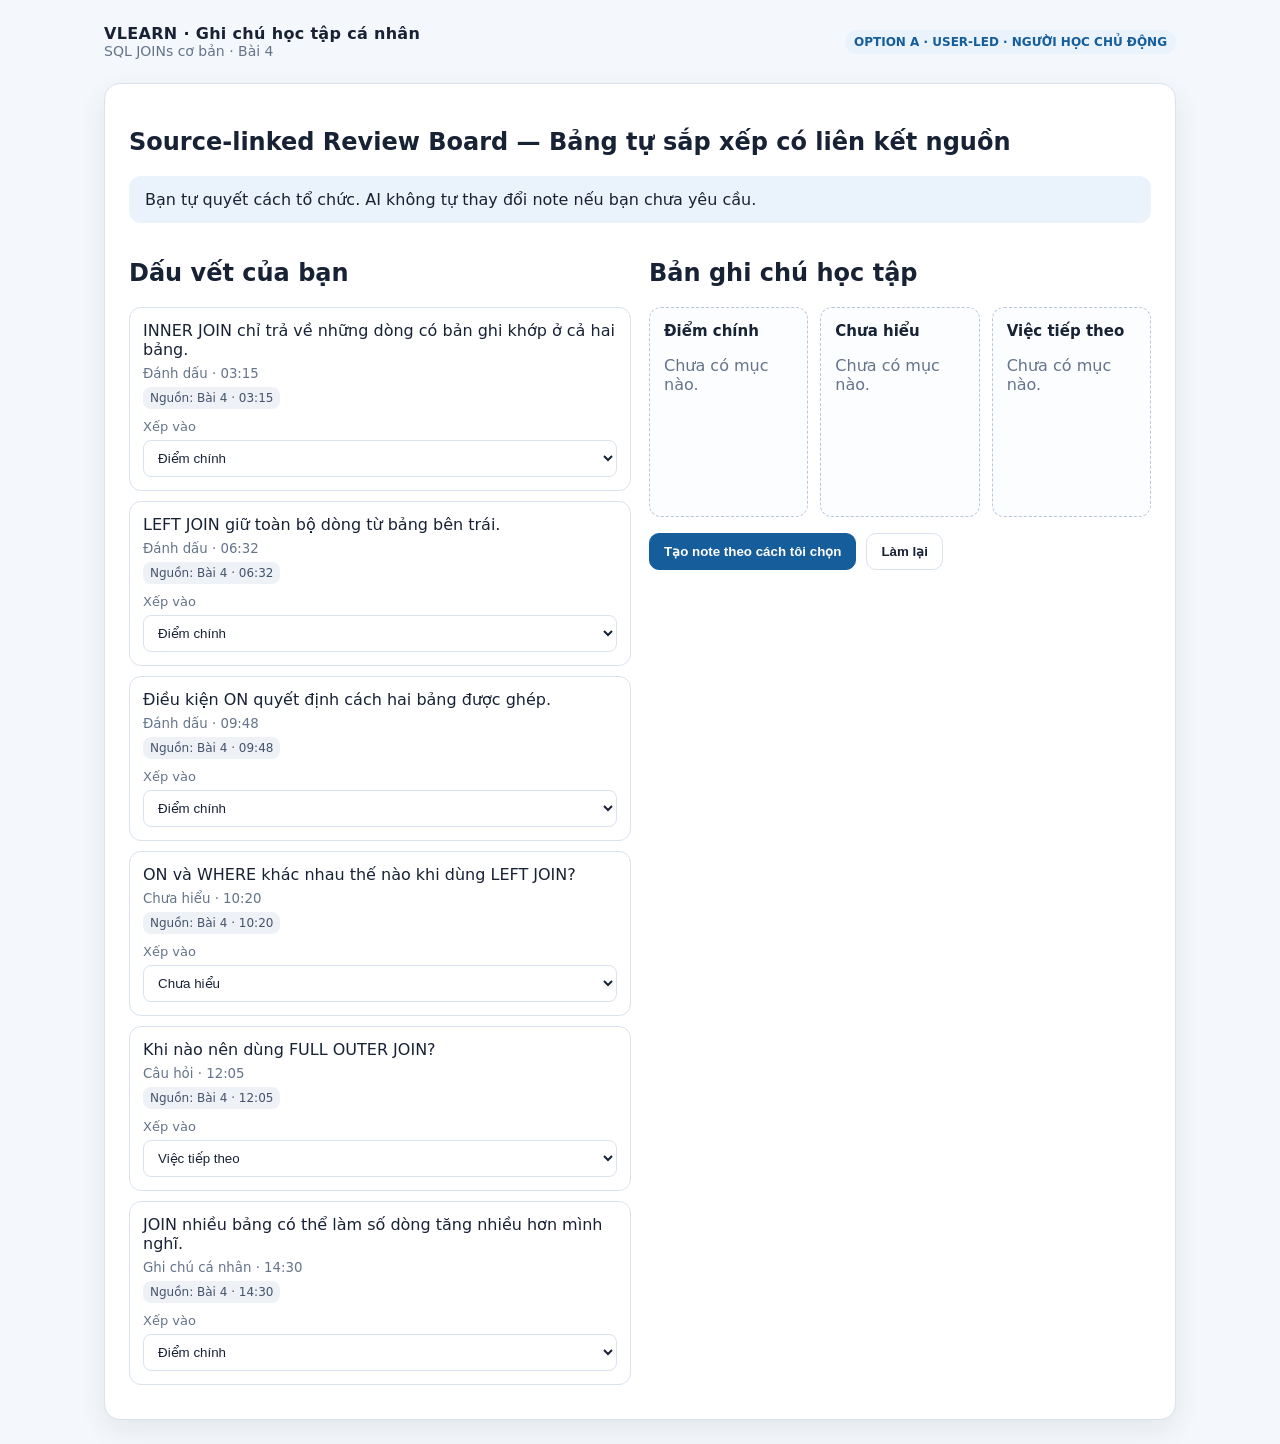
==== prototype/option-a.html @ 470db500 "feat(gate-4): build test-ready A B C prototypes" ====
<!doctype html>
<html lang="vi">

<head>

  <meta charset="utf-8">

  <meta
    name="viewport"
    content="width=device-width, initial-scale=1"
  >

  <title>
    Option A — Source-linked Review Board — Bảng tự sắp xếp có liên kết nguồn
  </title>

  <link
    rel="stylesheet"
    href="styles.css"
  >

</head>

<body>

<div class="shell">

  <div class="topbar">

    <div>

      <div class="brand">
        VLEARN · Ghi chú học tập cá nhân
      </div>

      <div class="lesson">
        SQL JOINs cơ bản · Bài 4
      </div>

    </div>

    <span class="badge">
      OPTION A · USER-LED · NGƯỜI HỌC CHỦ ĐỘNG
    </span>

  </div>

  <section class="panel">

    <h1>
      Source-linked Review Board — Bảng tự sắp xếp có liên kết nguồn
    </h1>

    <div class="notice">
      Bạn tự quyết cách tổ chức.
      AI không tự thay đổi note nếu bạn chưa yêu cầu.
    </div>

    <div
      id="a-raw"
      class="two-col"
    >

      <div>

        <h2>Dấu vết của bạn</h2>

        <div class="trace">
          INNER JOIN chỉ trả về những dòng có bản ghi
          khớp ở cả hai bảng.

          <small>
            Đánh dấu · 03:15
          </small>

          <span class="source">
            Nguồn: Bài 4 · 03:15
          </span>

          <label class="classify-control">
            Xếp vào
            <select class="a-classification" data-content="INNER JOIN chỉ trả về những dòng có bản ghi khớp ở cả hai bảng." data-source="03:15">
              <option value="main" selected>Điểm chính</option>
              <option value="unclear">Chưa hiểu</option>
              <option value="next">Việc tiếp theo</option>
              <option value="ignore">Không đưa vào ghi chú</option>
            </select>
          </label>
        </div>

        <div class="trace">
          LEFT JOIN giữ toàn bộ dòng từ bảng bên trái.

          <small>
            Đánh dấu · 06:32
          </small>

          <span class="source">
            Nguồn: Bài 4 · 06:32
          </span>

          <label class="classify-control">
            Xếp vào
            <select class="a-classification" data-content="LEFT JOIN giữ toàn bộ dòng từ bảng bên trái." data-source="06:32">
              <option value="main" selected>Điểm chính</option>
              <option value="unclear">Chưa hiểu</option>
              <option value="next">Việc tiếp theo</option>
              <option value="ignore">Không đưa vào ghi chú</option>
            </select>
          </label>
        </div>

        <div class="trace">
          Điều kiện ON quyết định cách hai bảng được ghép.

          <small>
            Đánh dấu · 09:48
          </small>

          <span class="source">
            Nguồn: Bài 4 · 09:48
          </span>

          <label class="classify-control">
            Xếp vào
            <select class="a-classification" data-content="Điều kiện ON quyết định cách hai bảng được ghép." data-source="09:48">
              <option value="main" selected>Điểm chính</option>
              <option value="unclear">Chưa hiểu</option>
              <option value="next">Việc tiếp theo</option>
              <option value="ignore">Không đưa vào ghi chú</option>
            </select>
          </label>
        </div>

        <div class="trace">
          ON và WHERE khác nhau thế nào khi dùng LEFT JOIN?

          <small>
            Chưa hiểu · 10:20
          </small>

          <span class="source">
            Nguồn: Bài 4 · 10:20
          </span>

          <label class="classify-control">
            Xếp vào
            <select class="a-classification" data-content="ON và WHERE khác nhau thế nào khi dùng LEFT JOIN?" data-source="10:20">
              <option value="main">Điểm chính</option>
              <option value="unclear" selected>Chưa hiểu</option>
              <option value="next">Việc tiếp theo</option>
              <option value="ignore">Không đưa vào ghi chú</option>
            </select>
          </label>
        </div>

        <div class="trace">
          Khi nào nên dùng FULL OUTER JOIN?

          <small>
            Câu hỏi · 12:05
          </small>

          <span class="source">
            Nguồn: Bài 4 · 12:05
          </span>

          <label class="classify-control">
            Xếp vào
            <select class="a-classification" data-content="Khi nào nên dùng FULL OUTER JOIN?" data-source="12:05">
              <option value="main">Điểm chính</option>
              <option value="unclear">Chưa hiểu</option>
              <option value="next" selected>Việc tiếp theo</option>
              <option value="ignore">Không đưa vào ghi chú</option>
            </select>
          </label>
        </div>

        <div class="trace">
          JOIN nhiều bảng có thể làm số dòng tăng
          nhiều hơn mình nghĩ.

          <small>
            Ghi chú cá nhân · 14:30
          </small>

          <span class="source">
            Nguồn: Bài 4 · 14:30
          </span>

          <label class="classify-control">
            Xếp vào
            <select class="a-classification" data-content="JOIN nhiều bảng có thể làm số dòng tăng nhiều hơn mình nghĩ." data-source="14:30">
              <option value="main" selected>Điểm chính</option>
              <option value="unclear">Chưa hiểu</option>
              <option value="next">Việc tiếp theo</option>
              <option value="ignore">Không đưa vào ghi chú</option>
            </select>
          </label>
        </div>

      </div>

      <div>

        <h2>Bản ghi chú học tập</h2>

        <div class="columns">

          <div class="bucket">
            <h3>Điểm chính</h3>
            <p class="muted">Chưa có mục nào.</p>
          </div>

          <div class="bucket">
            <h3>Chưa hiểu</h3>
            <p class="muted">Chưa có mục nào.</p>
          </div>

          <div class="bucket">
            <h3>Việc tiếp theo</h3>
            <p class="muted">Chưa có mục nào.</p>
          </div>

        </div>

        <div class="actions">

          <button
            class="btn"
            onclick="optionAOrganize()"
          >
            Tạo note theo cách tôi chọn
          </button>

          <button
            class="btn ghost"
            onclick="resetPage()"
          >
            Làm lại
          </button>

        </div>

      </div>

    </div>

    <div
      id="a-organized"
      class="hidden"
    >

      <h2>
        Bản ghi chú học tập của bạn
      </h2>

      <div class="columns">

        <div id="a-main-result" class="bucket">

          <h3>Điểm chính</h3>

        </div>

        <div id="a-unclear-result" class="bucket">

          <h3>Chưa hiểu</h3>

        </div>

        <div
          id="a-next-result"
          class="bucket"
        >

          <h3>Việc tiếp theo</h3>

        </div>

      </div>

      <div class="actions">

        <button
          class="btn secondary"
          onclick="optionASuggest()"
        >
          Yêu cầu AI gợi ý thêm
        </button>

        <button class="btn" onclick="show('a-saved')">
          Lưu
        </button>

        <button
          class="btn ghost"
          onclick="resetPage()"
        >
          Làm lại từ đầu
        </button>

        <a
          class="btn ghost"
          href="index.html"
        >
          Về A/B/C
        </a>

      </div>

      <div
        id="a-suggestion"
        class="card warning hidden"
        style="padding:16px; margin-top:16px"
      >

        <strong>
          Gợi ý AI theo yêu cầu của bạn
        </strong>

        <p>
          Bạn có câu hỏi
          “Khi nào nên dùng FULL OUTER JOIN?”.
          Thêm vào mục “Việc tiếp theo”?
        </p>

        <div class="actions">

          <button
            class="btn"
            onclick="optionAAddSuggestion()"
          >
            Thêm
          </button>

          <button
            class="btn ghost"
            onclick="hide('a-suggestion')"
          >
            Bỏ qua
          </button>

        </div>

      </div>

      <div id="a-saved" class="notice success hidden" role="status">
        Bản ghi chú đã được lưu. Bạn có thể chọn “Làm lại từ đầu” để quay về các dấu vết ban đầu.
      </div>

    </div>

  </section>

</div>

<script src="app.js"></script>

</body>

</html>
---- prototype/styles.css ----
:root {
  --bg: #f4f7fb;
  --surface: #ffffff;
  --text: #182235;
  --muted: #64748b;
  --border: #d9e2ef;

  --primary: #165d9c;
  --primary-soft: #eaf3fb;

  --warning-bg: #fff7dc;
  --warning-border: #e2b73c;

  --danger-bg: #fff1f1;
  --success-bg: #eef9f2;

  --shadow: 0 10px 28px rgba(24, 34, 53, 0.08);
}

* {
  box-sizing: border-box;
}

body {
  margin: 0;

  font-family:
    Inter,
    ui-sans-serif,
    system-ui,
    -apple-system,
    BlinkMacSystemFont,
    "Segoe UI",
    sans-serif;

  background: var(--bg);
  color: var(--text);
}

a {
  color: var(--primary);
}

.shell {
  max-width: 1120px;
  margin: 0 auto;
  padding: 24px;
}

.topbar {
  display: flex;
  align-items: center;
  justify-content: space-between;

  gap: 16px;
  margin-bottom: 24px;
}

.brand {
  font-weight: 800;
  letter-spacing: 0.02em;
}

.lesson {
  color: var(--muted);
  font-size: 14px;
}

.panel,
.card {
  background: var(--surface);
  border: 1px solid var(--border);
  border-radius: 16px;
  box-shadow: var(--shadow);
}

.panel {
  padding: 24px;
}

.grid {
  display: grid;
  grid-template-columns: repeat(3, 1fr);
  gap: 16px;
}

.two-col {
  display: grid;
  grid-template-columns: 1fr 1fr;
  gap: 18px;
}

.option-card {
  padding: 20px;
  min-height: 250px;

  display: flex;
  flex-direction: column;
}

.option-card h2 {
  margin-top: 0;
}

.option-card p {
  color: var(--muted);
  line-height: 1.55;
}

.option-card .spacer {
  flex: 1;
}

.badge {
  display: inline-flex;
  width: fit-content;

  padding: 5px 9px;
  border-radius: 999px;

  background: var(--primary-soft);
  color: var(--primary);

  font-size: 12px;
  font-weight: 700;
}

.warning {
  background: var(--warning-bg);
  border: 1px solid var(--warning-border);
}

.danger {
  background: var(--danger-bg);
}

.success {
  background: var(--success-bg);
}

.btn {
  appearance: none;

  border: 1px solid var(--primary);
  background: var(--primary);
  color: white;

  border-radius: 10px;

  padding: 10px 14px;

  font-weight: 700;
  cursor: pointer;

  text-decoration: none;

  display: inline-flex;
  align-items: center;
  justify-content: center;

  gap: 8px;
}

.btn.secondary {
  background: white;
  color: var(--primary);
}

.btn.ghost {
  background: transparent;
  color: var(--text);
  border-color: var(--border);
}

.btn.danger-btn {
  background: white;
  color: #a52929;
  border-color: #e9bbbb;
}

.actions {
  display: flex;
  flex-wrap: wrap;

  gap: 10px;

  margin-top: 16px;
}

.trace,
.note-item {
  border: 1px solid var(--border);
  border-radius: 12px;

  padding: 13px;
  margin-bottom: 10px;

  background: white;
}

.trace small,
.note-item small {
  color: var(--muted);
  display: block;
  margin-top: 7px;
}

.columns {
  display: grid;
  grid-template-columns: repeat(3, 1fr);
  gap: 12px;
}

.bucket {
  min-height: 210px;

  padding: 14px;

  background: #fbfdff;

  border: 1px dashed #b8c8dc;
  border-radius: 12px;
}

.bucket h3 {
  margin-top: 0;
  font-size: 15px;
}

.list-reset {
  list-style: none;
  padding: 0;
  margin: 0;
}

.muted {
  color: var(--muted);
}

.notice {
  padding: 14px 16px;

  border-radius: 12px;

  margin-bottom: 16px;

  background: var(--primary-soft);
}

.source {
  display: inline-flex;

  margin-top: 6px;
  padding: 4px 7px;

  border-radius: 8px;

  background: #eef2f7;
  color: #44536b;

  font-size: 12px;
}

.hidden {
  display: none !important;
}

.radio-list label {
  display: block;
  padding: 8px 0;
}

.classify-control {
  display: grid;
  gap: 6px;
  margin-top: 10px;
  color: var(--muted);
  font-size: 13px;
}

select {
  width: 100%;
  padding: 9px 10px;
  border: 1px solid var(--border);
  border-radius: 8px;
  background: white;
  color: var(--text);
}

[contenteditable="true"] {
  outline: 1px dashed #93a9c3;
  outline-offset: 3px;
}

footer {
  margin-top: 30px;

  color: var(--muted);
  font-size: 13px;
}

@media (max-width: 820px) {

  .grid,
  .two-col,
  .columns {
    grid-template-columns: 1fr;
  }

}
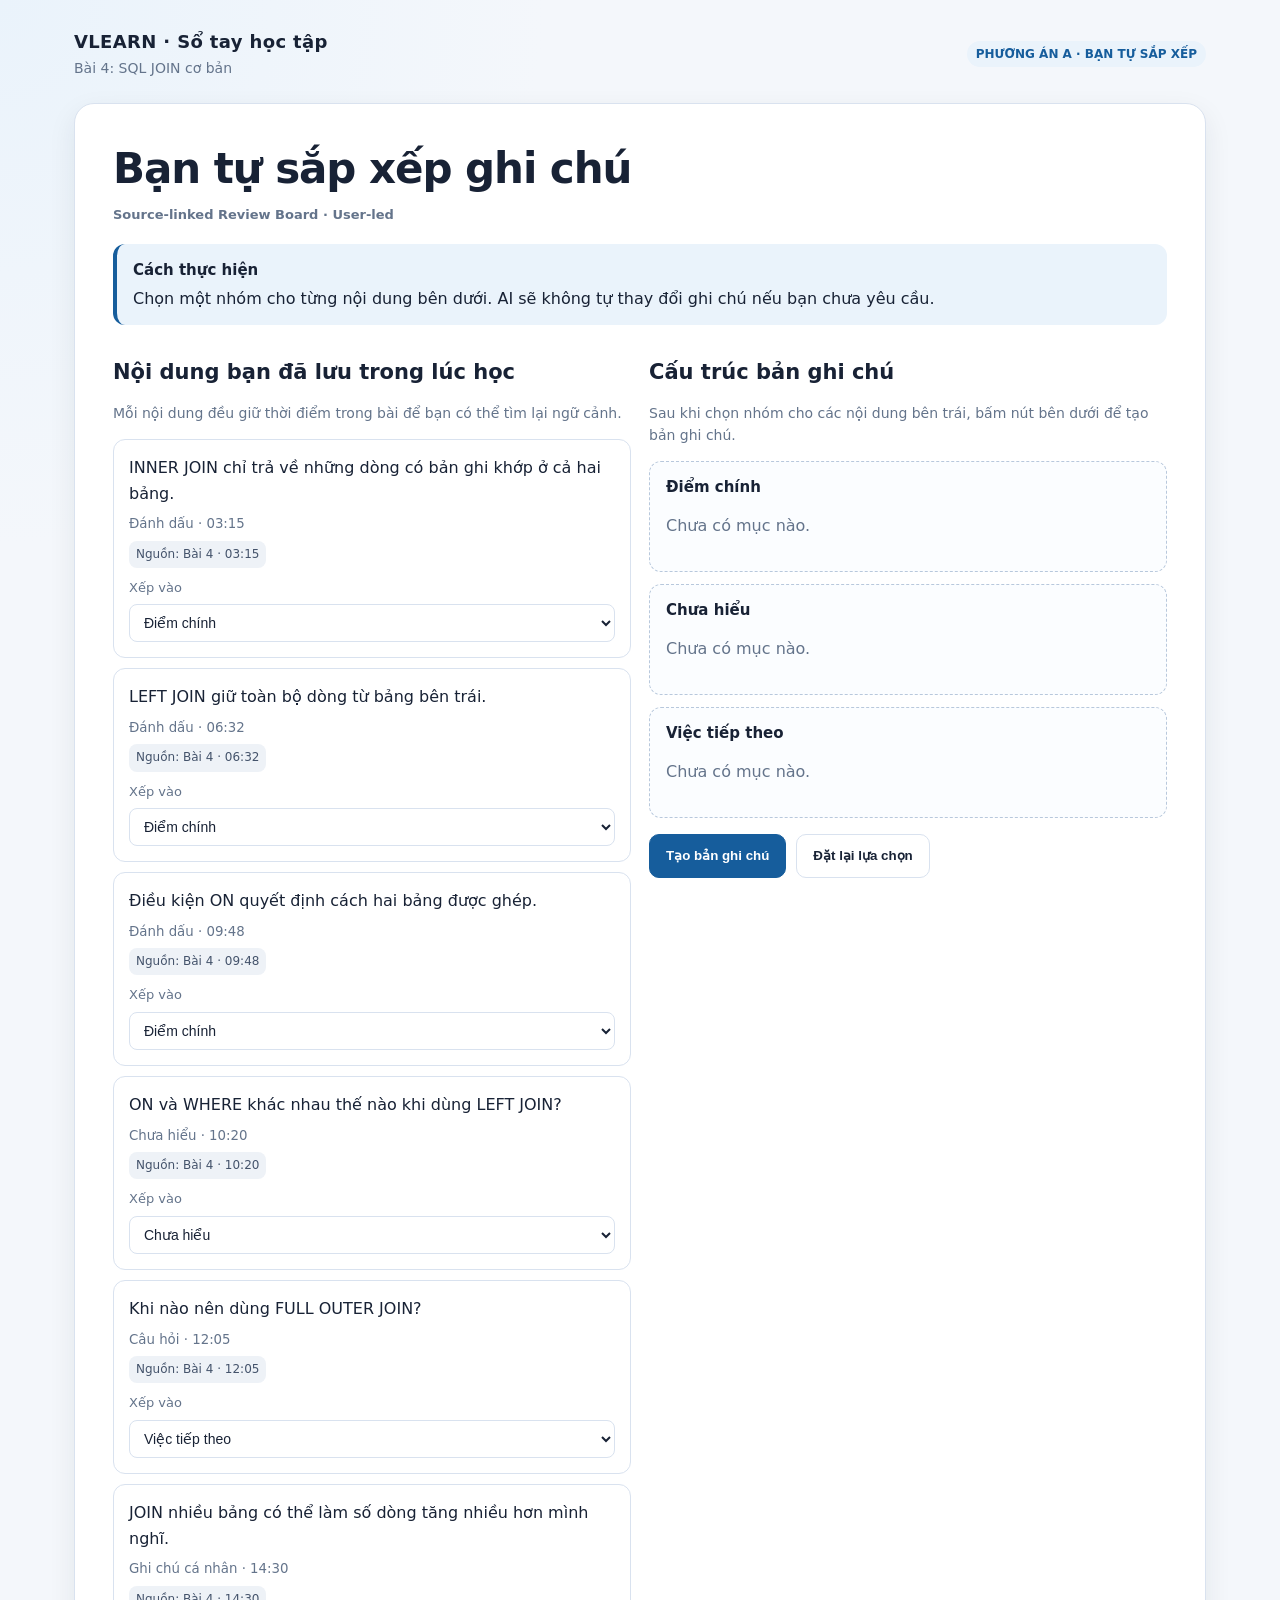
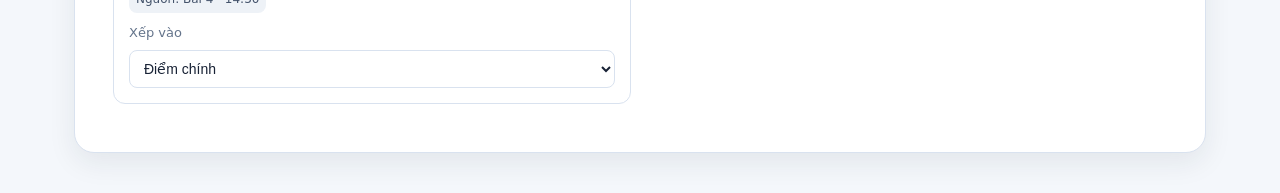
==== commit 2eb21a52: "feat(gate-4): improve Vietnamese prototype usability" ====
--- a/prototype/option-a.html
+++ b/prototype/option-a.html
@@ -11,7 +11,7 @@
   >
 
   <title>
-    Option A — Source-linked Review Board — Bảng tự sắp xếp có liên kết nguồn
+    Phương án A — Bạn tự sắp xếp ghi chú
   </title>
 
   <link
@@ -30,17 +30,17 @@
     <div>
 
       <div class="brand">
-        VLEARN · Ghi chú học tập cá nhân
+        VLEARN · Sổ tay học tập
       </div>
 
       <div class="lesson">
-        SQL JOINs cơ bản · Bài 4
+        Bài 4: SQL JOIN cơ bản
       </div>
 
     </div>
 
     <span class="badge">
-      OPTION A · USER-LED · NGƯỜI HỌC CHỦ ĐỘNG
+      PHƯƠNG ÁN A · BẠN TỰ SẮP XẾP
     </span>
 
   </div>
@@ -48,12 +48,14 @@
   <section class="panel">
 
     <h1>
-      Source-linked Review Board — Bảng tự sắp xếp có liên kết nguồn
+      Bạn tự sắp xếp ghi chú
     </h1>
 
+    <span class="english-label page-subtitle">Source-linked Review Board · User-led</span>
+
     <div class="notice">
-      Bạn tự quyết cách tổ chức.
-      AI không tự thay đổi note nếu bạn chưa yêu cầu.
+      <strong>Cách thực hiện</strong>
+      <span>Chọn một nhóm cho từng nội dung bên dưới. AI sẽ không tự thay đổi ghi chú nếu bạn chưa yêu cầu.</span>
     </div>
 
     <div
@@ -63,7 +65,9 @@
 
       <div>
 
-        <h2>Dấu vết của bạn</h2>
+        <h2>Nội dung bạn đã lưu trong lúc học</h2>
+
+        <p class="helper">Mỗi nội dung đều giữ thời điểm trong bài để bạn có thể tìm lại ngữ cảnh.</p>
 
         <div class="trace">
           INNER JOIN chỉ trả về những dòng có bản ghi
@@ -203,7 +207,9 @@
 
       <div>
 
-        <h2>Bản ghi chú học tập</h2>
+        <h2>Cấu trúc bản ghi chú</h2>
+
+        <p class="helper">Sau khi chọn nhóm cho các nội dung bên trái, bấm nút bên dưới để tạo bản ghi chú.</p>
 
         <div class="columns">
 
@@ -230,14 +236,14 @@
             class="btn"
             onclick="optionAOrganize()"
           >
-            Tạo note theo cách tôi chọn
+            Tạo bản ghi chú
           </button>
 
           <button
             class="btn ghost"
             onclick="resetPage()"
           >
-            Làm lại
+            Đặt lại lựa chọn
           </button>
 
         </div>
@@ -286,7 +292,7 @@
           class="btn secondary"
           onclick="optionASuggest()"
         >
-          Yêu cầu AI gợi ý thêm
+          Nhờ AI gợi ý thêm
         </button>
 
         <button class="btn" onclick="show('a-saved')">
@@ -304,7 +310,7 @@
           class="btn ghost"
           href="index.html"
         >
-          Về A/B/C
+          Quay lại chọn phương án
         </a>
 
       </div>
@@ -316,7 +322,7 @@
       >
 
         <strong>
-          Gợi ý AI theo yêu cầu của bạn
+          AI có một gợi ý
         </strong>
 
         <p>
--- a/prototype/styles.css
+++ b/prototype/styles.css
@@ -7,6 +7,9 @@
 
   --primary: #165d9c;
   --primary-soft: #eaf3fb;
+  --a-accent: #2563eb;
+  --b-accent: #7c3aed;
+  --c-accent: #0f766e;
 
   --warning-bg: #fff7dc;
   --warning-border: #e2b73c;
@@ -33,8 +36,12 @@
     "Segoe UI",
     sans-serif;
 
-  background: var(--bg);
+  background:
+    radial-gradient(circle at top left, #eaf3fb 0, transparent 34rem),
+    var(--bg);
   color: var(--text);
+  font-size: 16px;
+  line-height: 1.6;
 }
 
 a {
@@ -42,9 +49,9 @@
 }
 
 .shell {
-  max-width: 1120px;
+  max-width: 1180px;
   margin: 0 auto;
-  padding: 24px;
+  padding: 28px 24px 40px;
 }
 
 .topbar {
@@ -59,6 +66,7 @@
 .brand {
   font-weight: 800;
   letter-spacing: 0.02em;
+  font-size: 18px;
 }
 
 .lesson {
@@ -70,12 +78,28 @@
 .card {
   background: var(--surface);
   border: 1px solid var(--border);
-  border-radius: 16px;
+  border-radius: 20px;
   box-shadow: var(--shadow);
 }
 
 .panel {
-  padding: 24px;
+  padding: clamp(20px, 4vw, 38px);
+}
+
+h1,
+h2,
+h3 {
+  line-height: 1.3;
+}
+
+h1 {
+  margin: 0 0 10px;
+  font-size: clamp(28px, 4vw, 42px);
+  letter-spacing: -0.025em;
+}
+
+h2 {
+  font-size: 21px;
 }
 
 .grid {
@@ -91,20 +115,61 @@
 }
 
 .option-card {
-  padding: 20px;
-  min-height: 250px;
+  padding: 22px;
+  min-height: 330px;
 
   display: flex;
   flex-direction: column;
 }
 
 .option-card h2 {
-  margin-top: 0;
+  margin: 14px 0 4px;
+  font-size: 23px;
 }
 
 .option-card p {
   color: var(--muted);
   line-height: 1.55;
+}
+
+.option-card.option-a {
+  border-top: 5px solid var(--a-accent);
+}
+
+.option-card.option-b {
+  border-top: 5px solid var(--b-accent);
+}
+
+.option-card.option-c {
+  border-top: 5px solid var(--c-accent);
+}
+
+.option-tradeoff {
+  padding-top: 12px;
+  border-top: 1px solid var(--border);
+  font-size: 14px;
+}
+
+.english-label {
+  display: block;
+  color: var(--muted);
+  font-size: 13px;
+  font-weight: 600;
+}
+
+.page-subtitle {
+  margin: -2px 0 18px;
+}
+
+.helper {
+  color: var(--muted);
+  font-size: 14px;
+  line-height: 1.55;
+}
+
+.intro-helper {
+  max-width: 760px;
+  margin: 2px 0 24px;
 }
 
 .option-card .spacer {
@@ -123,6 +188,8 @@
 
   font-size: 12px;
   font-weight: 700;
+  line-height: 1.35;
+  text-align: center;
 }
 
 .warning {
@@ -147,7 +214,8 @@
 
   border-radius: 10px;
 
-  padding: 10px 14px;
+  min-height: 44px;
+  padding: 11px 16px;
 
   font-weight: 700;
   cursor: pointer;
@@ -159,6 +227,17 @@
   justify-content: center;
 
   gap: 8px;
+}
+
+.btn:hover {
+  filter: brightness(0.96);
+  transform: translateY(-1px);
+}
+
+.btn:focus-visible,
+select:focus-visible {
+  outline: 3px solid rgba(22, 93, 156, 0.25);
+  outline-offset: 2px;
 }
 
 .btn.secondary {
@@ -192,7 +271,7 @@
   border: 1px solid var(--border);
   border-radius: 12px;
 
-  padding: 13px;
+  padding: 15px;
   margin-bottom: 10px;
 
   background: white;
@@ -211,10 +290,18 @@
   gap: 12px;
 }
 
+.two-col .columns {
+  grid-template-columns: 1fr;
+}
+
+.two-col .bucket {
+  min-height: 100px;
+}
+
 .bucket {
   min-height: 210px;
 
-  padding: 14px;
+  padding: 16px;
 
   background: #fbfdff;
 
@@ -245,10 +332,18 @@
   margin-bottom: 16px;
 
   background: var(--primary-soft);
+  border-left: 4px solid var(--primary);
+  display: grid;
+  gap: 4px;
+}
+
+.notice strong {
+  font-size: 15px;
 }
 
 .source {
-  display: inline-flex;
+  display: flex;
+  width: fit-content;
 
   margin-top: 6px;
   padding: 4px 7px;
@@ -285,6 +380,7 @@
   border-radius: 8px;
   background: white;
   color: var(--text);
+  font-size: 14px;
 }
 
 [contenteditable="true"] {
@@ -300,6 +396,15 @@
 }
 
 @media (max-width: 820px) {
+
+  .shell {
+    padding: 16px 12px 28px;
+  }
+
+  .topbar {
+    align-items: flex-start;
+    flex-direction: column;
+  }
 
   .grid,
   .two-col,
@@ -307,4 +412,8 @@
     grid-template-columns: 1fr;
   }
 
-}
+  .option-card {
+    min-height: auto;
+  }
+
+}
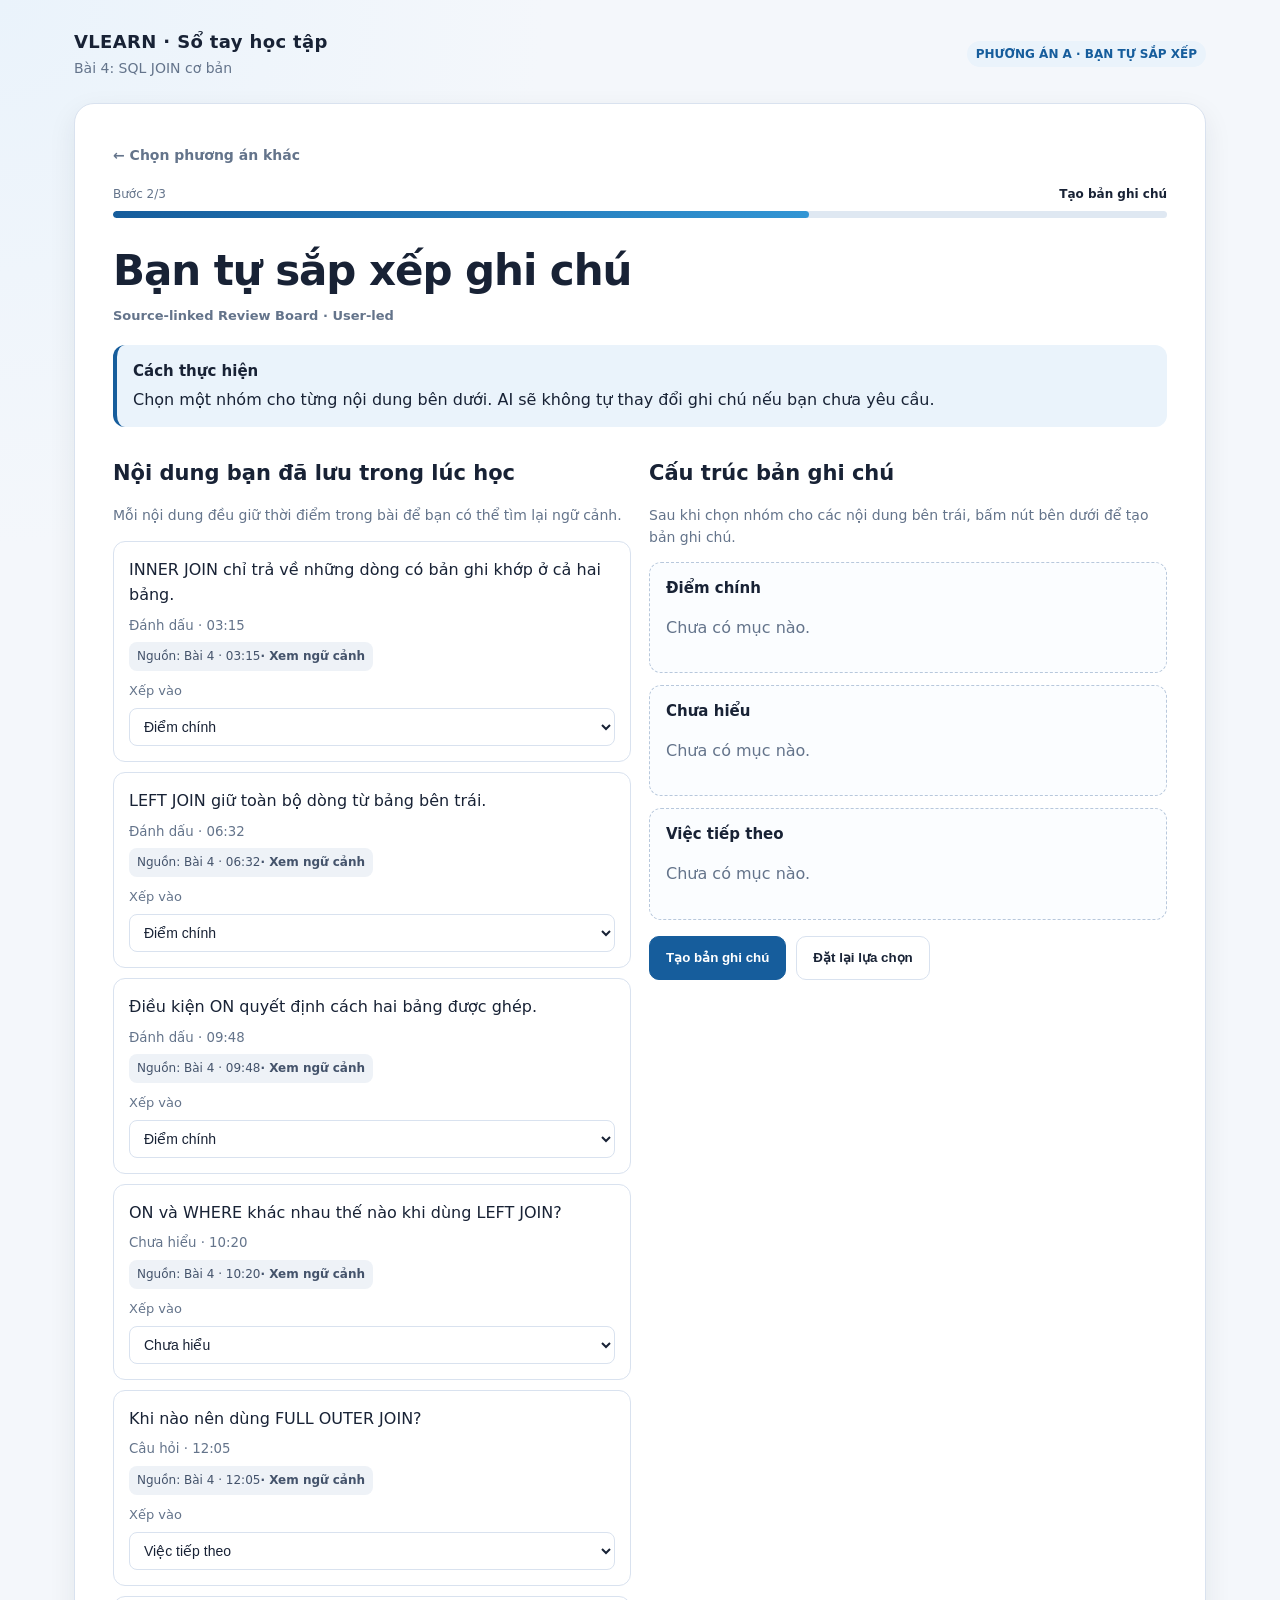
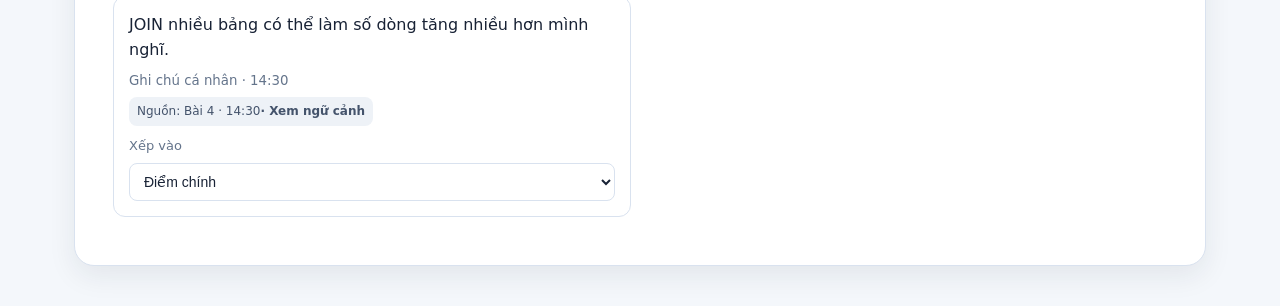
==== commit cf17cd5a: "feat(gate-4): enhance prototype engagement and accessibility" ====
--- a/prototype/option-a.html
+++ b/prototype/option-a.html
@@ -23,6 +23,8 @@
 
 <body>
 
+<a class="skip-link" href="#main-content">Đi thẳng đến nội dung chính</a>
+
 <div class="shell">
 
   <div class="topbar">
@@ -45,7 +47,14 @@
 
   </div>
 
-  <section class="panel">
+  <main id="main-content" class="panel">
+
+    <a class="back-link" href="index.html">← Chọn phương án khác</a>
+
+    <div class="progress-strip" aria-label="Bước 2 trên 3">
+      <div class="progress-copy"><span id="progress-text">Bước 2/3</span><strong>Tạo bản ghi chú</strong></div>
+      <div class="progress-track"><span id="progress-bar" style="width:66%"></span></div>
+    </div>
 
     <h1>
       Bạn tự sắp xếp ghi chú
@@ -357,7 +366,7 @@
 
     </div>
 
-  </section>
+  </main>
 
 </div>
 
--- a/prototype/styles.css
+++ b/prototype/styles.css
@@ -22,6 +22,10 @@
 
 * {
   box-sizing: border-box;
+}
+
+html {
+  scroll-behavior: smooth;
 }
 
 body {
@@ -48,6 +52,22 @@
   color: var(--primary);
 }
 
+.skip-link {
+  position: fixed;
+  z-index: 1000;
+  top: 10px;
+  left: 10px;
+  padding: 10px 14px;
+  border-radius: 8px;
+  background: var(--text);
+  color: white;
+  transform: translateY(-150%);
+}
+
+.skip-link:focus {
+  transform: translateY(0);
+}
+
 .shell {
   max-width: 1180px;
   margin: 0 auto;
@@ -120,6 +140,12 @@
 
   display: flex;
   flex-direction: column;
+  transition: transform 180ms ease, box-shadow 180ms ease;
+}
+
+.option-card:hover {
+  transform: translateY(-4px);
+  box-shadow: 0 18px 38px rgba(24, 34, 53, 0.13);
 }
 
 .option-card h2 {
@@ -172,6 +198,150 @@
   margin: 2px 0 24px;
 }
 
+.journey {
+  display: flex;
+  align-items: center;
+  max-width: 620px;
+  margin-bottom: 28px;
+}
+
+.journey-step {
+  display: flex;
+  align-items: center;
+  gap: 8px;
+  color: var(--muted);
+  font-size: 13px;
+  white-space: nowrap;
+}
+
+.journey-step span {
+  display: grid;
+  width: 28px;
+  height: 28px;
+  place-items: center;
+  border: 1px solid var(--border);
+  border-radius: 50%;
+  background: white;
+  font-weight: 800;
+}
+
+.journey-step.active {
+  color: var(--primary);
+}
+
+.journey-step.active span {
+  border-color: var(--primary);
+  background: var(--primary);
+  color: white;
+}
+
+.journey-line {
+  width: 50px;
+  height: 1px;
+  margin: 0 12px;
+  background: var(--border);
+}
+
+.lesson-summary {
+  display: grid;
+  grid-template-columns: repeat(4, minmax(0, 1fr));
+  gap: 10px;
+  max-width: 720px;
+  margin: 18px 0;
+}
+
+.summary-item {
+  display: flex;
+  align-items: center;
+  gap: 10px;
+  padding: 12px;
+  border: 1px solid var(--border);
+  border-radius: 12px;
+  background: #fbfdff;
+}
+
+.summary-item strong {
+  color: var(--primary);
+  font-size: 22px;
+}
+
+.summary-item span {
+  color: var(--muted);
+  font-size: 13px;
+  line-height: 1.3;
+}
+
+.automation {
+  display: flex;
+  align-items: center;
+  justify-content: space-between;
+  margin: 15px 0 4px;
+  color: var(--muted);
+  font-size: 12px;
+  font-weight: 700;
+}
+
+.automation-dots {
+  display: flex;
+  gap: 4px;
+}
+
+.automation-dots i {
+  width: 18px;
+  height: 6px;
+  border-radius: 999px;
+  background: #dce5f0;
+}
+
+.automation-dots i.on {
+  background: var(--primary);
+}
+
+.back-link {
+  display: inline-flex;
+  margin-bottom: 18px;
+  color: var(--muted);
+  font-size: 14px;
+  font-weight: 700;
+  text-decoration: none;
+}
+
+.back-link:hover {
+  color: var(--primary);
+}
+
+.progress-strip {
+  display: grid;
+  gap: 7px;
+  margin-bottom: 26px;
+}
+
+.progress-copy {
+  display: flex;
+  justify-content: space-between;
+  color: var(--muted);
+  font-size: 12px;
+}
+
+.progress-copy strong {
+  color: var(--text);
+}
+
+.progress-track {
+  height: 7px;
+  overflow: hidden;
+  border-radius: 999px;
+  background: #dfe8f2;
+}
+
+.progress-track span {
+  display: block;
+  height: 100%;
+  border-radius: inherit;
+  background: linear-gradient(90deg, #165d9c, #3295d4);
+  transition: width 300ms ease;
+}
+
 .option-card .spacer {
   flex: 1;
 }
@@ -363,6 +533,23 @@
 .radio-list label {
   display: block;
   padding: 8px 0;
+}
+
+.source-link {
+  cursor: pointer;
+  border: 1px solid transparent;
+  transition: border-color 150ms ease, background 150ms ease;
+}
+
+.source-link::after {
+  content: " · Xem ngữ cảnh";
+  font-weight: 700;
+}
+
+.source-link:hover,
+.source-link:focus-visible {
+  border-color: #a9bdd3;
+  background: #e1ebf5;
 }
 
 .classify-control {
@@ -388,6 +575,94 @@
   outline-offset: 3px;
 }
 
+.modal-open {
+  overflow: hidden;
+}
+
+.modal {
+  position: fixed;
+  z-index: 100;
+  inset: 0;
+  display: grid;
+  place-items: center;
+  padding: 20px;
+}
+
+.modal-backdrop {
+  position: absolute;
+  inset: 0;
+  background: rgba(9, 20, 36, 0.58);
+  backdrop-filter: blur(3px);
+}
+
+.modal-card {
+  position: relative;
+  width: min(560px, 100%);
+  padding: 24px;
+  border: 1px solid var(--border);
+  border-radius: 20px;
+  background: white;
+  box-shadow: 0 28px 80px rgba(9, 20, 36, 0.3);
+}
+
+.modal-head {
+  display: flex;
+  align-items: flex-start;
+  justify-content: space-between;
+  gap: 16px;
+}
+
+.modal-head h2 {
+  margin: 3px 0 8px;
+}
+
+.modal-kicker {
+  color: var(--primary);
+  font-size: 12px;
+  font-weight: 800;
+  text-transform: uppercase;
+}
+
+.icon-btn {
+  display: grid;
+  width: 40px;
+  height: 40px;
+  flex: 0 0 auto;
+  place-items: center;
+  border: 1px solid var(--border);
+  border-radius: 50%;
+  background: white;
+  color: var(--text);
+  font-size: 25px;
+  cursor: pointer;
+}
+
+.source-player {
+  display: flex;
+  align-items: center;
+  gap: 12px;
+  margin: 18px 0;
+  padding: 14px;
+  border-radius: 12px;
+  background: var(--primary-soft);
+}
+
+.source-player small {
+  display: block;
+  color: var(--muted);
+}
+
+.play-icon {
+  display: grid;
+  width: 38px;
+  height: 38px;
+  place-items: center;
+  border-radius: 50%;
+  background: var(--primary);
+  color: white;
+  font-size: 13px;
+}
+
 footer {
   margin-top: 30px;
 
@@ -416,4 +691,26 @@
     min-height: auto;
   }
 
-}
+  .journey-step strong {
+    display: none;
+  }
+
+  .journey-line {
+    flex: 1;
+  }
+
+  .lesson-summary {
+    grid-template-columns: repeat(2, 1fr);
+  }
+
+}
+
+@media (prefers-reduced-motion: reduce) {
+  *,
+  *::before,
+  *::after {
+    scroll-behavior: auto !important;
+    transition-duration: 0.01ms !important;
+    animation-duration: 0.01ms !important;
+  }
+}
